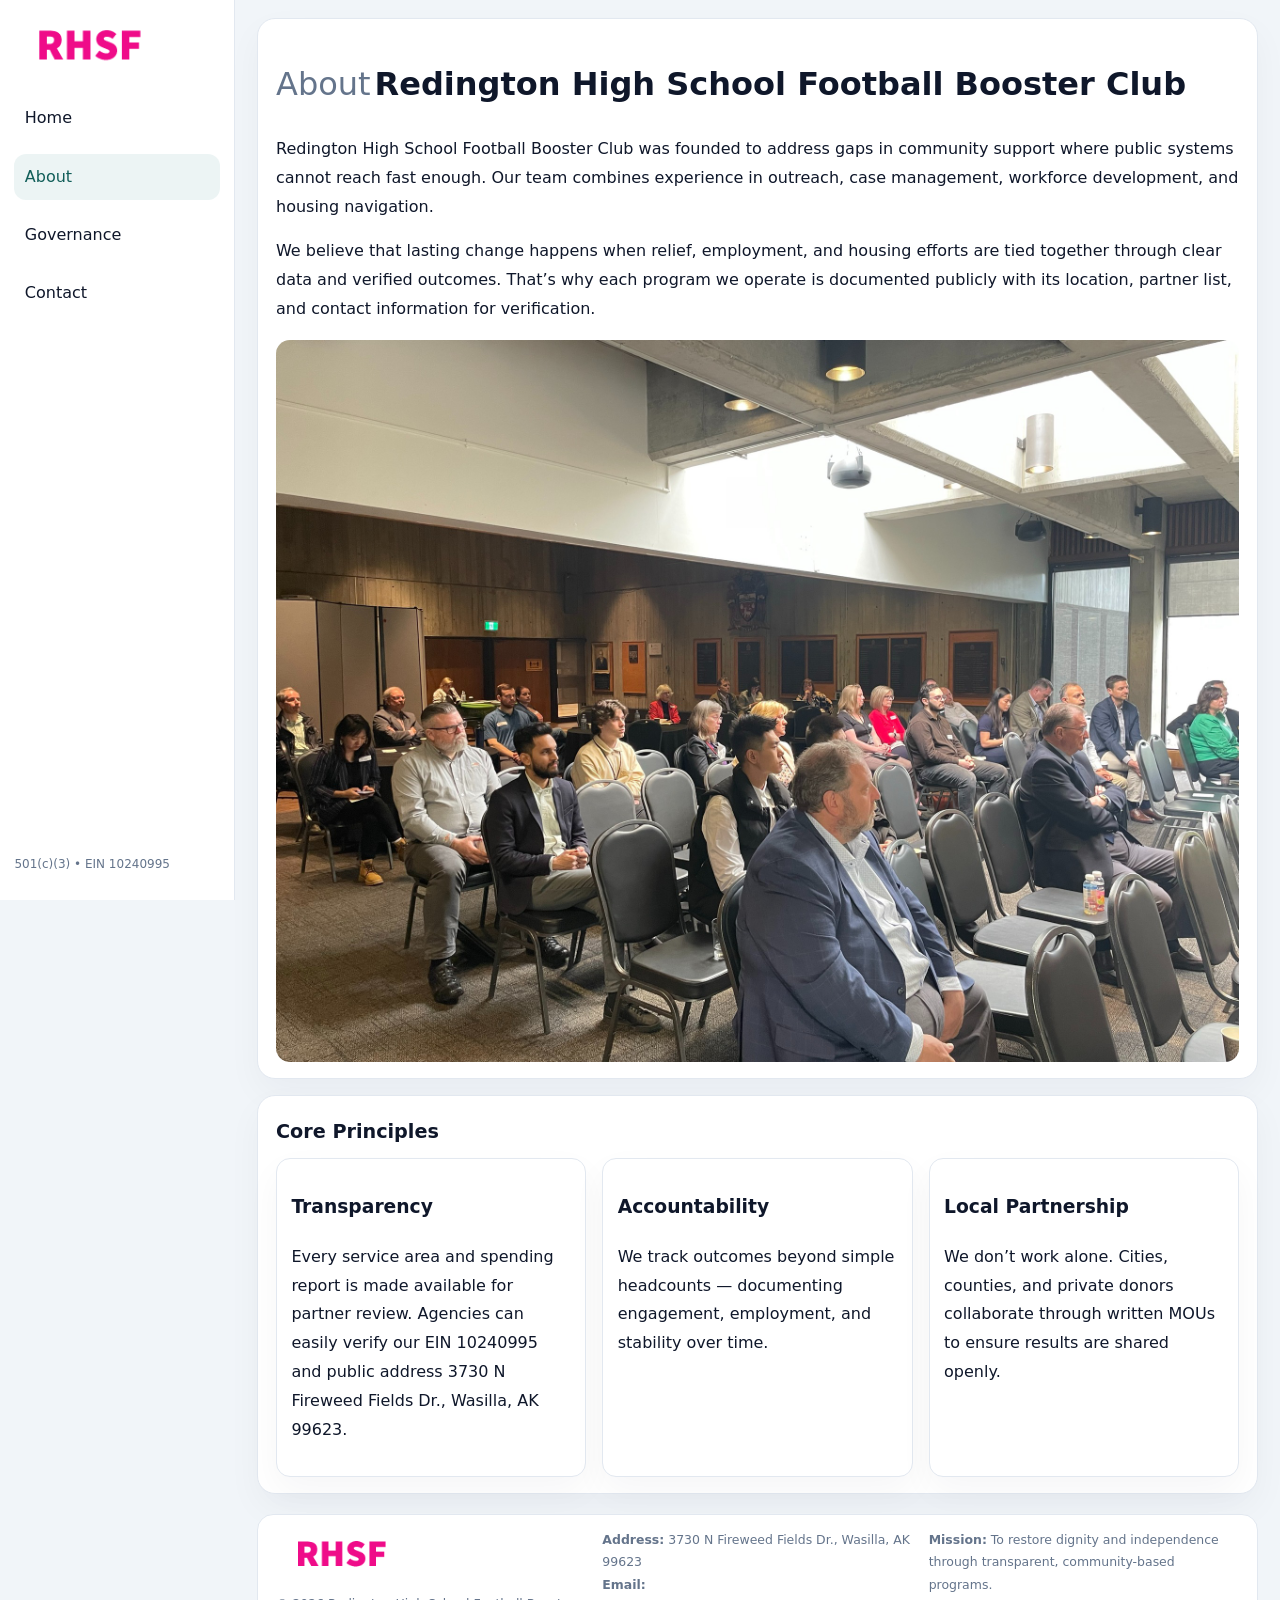
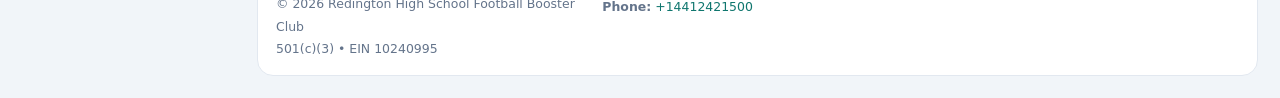
==== about.html @ 5eb11db3 "Initial commit" ====
<!doctype html><html lang="en"><head>
<meta charset="utf-8">
<meta name="viewport" content="width=device-width,initial-scale=1">
<title>Redington High School Football Booster Club – Nonprofit • 2025</title>
<link rel="stylesheet" href="assets/styles.css">
<link rel="icon" href="images/logo.png">
  <meta name="description" content="We are a 501(c)(3) organization advancing education access and enrichment through transparent programs, local partnerships, and measurable outcomes.">
</head><body>
<div style="position:absolute;left:-9999px;top:-9999px;opacity:0" data-uniq="{{UNIQUE_BLOB}}">
  <span>We are a 501(c)(3) organization advancing education access and enrichment through transparent programs, local partnerships, and measurable outcomes.</span><svg width="12" height="12" viewBox="0 0 12 12" xmlns="http://www.w3.org/2000/svg"><circle cx="6" cy="6" r="5" fill="#b45309"/></svg><img src="images/relief.jpg" width="1" height="1" alt="" loading="lazy"/>
</div>

<div class="layout">
  <aside>
    <div class="ced75a0141e"><a href="index.html"><img src="images/logo.png" alt=""></a></div>
    <a class="navlink" href="index.html">Home</a>
    <a class="navlink active" href="about.html">About</a>
    <a class="navlink" href="governance.html">Governance</a>
    <a class="navlink" href="contact.html">Contact</a>
    <div class="info">501(c)(3) • EIN 10240995</div>
  </aside>

  <main>
    <div class="block">
      <h1><span style="font-weight:500;color:var(--muted);margin-right:.25rem;">About</span><span style="font-weight:700;color:var(--ink);">Redington High School Football Booster Club</span></h1>
      <p>Redington High School Football Booster Club was founded to address gaps in community support where public systems cannot reach fast enough. Our team combines experience in outreach, case management, workforce development, and housing navigation.</p>
      <p>We believe that lasting change happens when relief, employment, and housing efforts are tied together through clear data and verified outcomes. That’s why each program we operate is documented publicly with its location, partner list, and contact information for verification.</p>
      <img src="images/about.jpg" alt="About Redington High School Football Booster Club" style="margin-top:1rem">
    </div>

    <div class="block">
      <h2>Core Principles</h2>
      <div class="cards">
        <article class="c977e1cdb97"><h3>Transparency</h3><p>Every service area and spending report is made available for partner review. Agencies can easily verify our EIN 10240995 and public address 3730 N Fireweed Fields Dr.,
Wasilla, AK 99623.</p></article>
        <article class="c977e1cdb97"><h3>Accountability</h3><p>We track outcomes beyond simple headcounts — documenting engagement, employment, and stability over time.</p></article>
        <article class="c977e1cdb97"><h3>Local Partnership</h3><p>We don’t work alone. Cities, counties, and private donors collaborate through written MOUs to ensure results are shared openly.</p></article>
      </div>
    </div>

    <footer>
      <div class="footer-grid">
        <div><img src="images/logo.png" style="width:130px;margin-bottom:.35rem" alt=""><div class="small">© <span id="year"></span> Redington High School Football Booster Club</div><div class="small">501(c)(3) • EIN 10240995</div></div>
        <div><div class="small"><strong>Address:</strong> 3730 N Fireweed Fields Dr.,
Wasilla, AK 99623</div><div class="small"><strong>Email:</strong> <a href="mailto:"></a></div><div class="small"><strong>Phone:</strong> <a href="tel:+14412421500">+14412421500</a></div></div>
        <div><div class="small"><strong>Mission:</strong> To restore dignity and independence through transparent, community-based programs.</div></div>
      </div>
    </footer>
  </main>
</div>
<script>(()=>{const y=document.getElementById('year');if(y)y.textContent=new Date().getFullYear();})();</script>
</body></html>
---- assets/styles.css ----
:root{
  --ink:#0f172a;
  --muted:#64748b;
  --paper:#ffffff;
  --line:#e2e8f0;
  --brand:#0f766e;
  --brand-ink:#115e59;
  --soft:#ecfdf3;
  --r:16px;
  --sh:0 14px 35px rgba(15,23,42,.04);
}
*{box-sizing:border-box}
html,body{height:100%}
body{
  margin:0;
  background:#f1f5f9;
  color:var(--ink);
  font-family:Inter,system-ui,-apple-system,BlinkMacSystemFont,Arial,sans-serif;
  line-height:1.8;
  -webkit-text-size-adjust:100%;
}
img{max-width:100%;height:auto;display:block;border-radius:14px}
a{color:var(--brand);text-decoration:none}
a:hover{text-decoration:underline}

/* LAYOUT WITH SIDEBAR */
.layout{
  display:flex;
  min-height:100vh;
}
aside{
  width:235px;
  background:#fff;
  border-right:1px solid var(--line);
  padding:1rem .9rem 1.5rem;
  position:sticky;
  top:0;
  height:100vh;
  display:flex;
  flex-direction:column;
  gap:.75rem;
}
.ced75a0141e img{width:150px}
.navlink{
  display:block;
  padding:.55rem .65rem;
  border-radius:12px;
  color:var(--ink);
  font-weight:500;
}
.navlink.active,
.navlink:hover{
  background:rgba(15,118,110,.08);
  color:var(--brand-ink);
  text-decoration:none;
}
aside .info{
  margin-top:auto;
  font-size:.75rem;
  color:var(--muted);
}

/* MAIN CONTENT */
main{
  flex:1;
  padding:1.1rem 1.4rem 1.4rem;
  width:100%;
}
.ca0087350f5{
  background:linear-gradient(130deg,var(--soft),#fff 70%);
  border:1px solid rgba(15,118,110,.04);
  border-radius:18px;
  padding:1.1rem 1.1rem 1rem;
  display:grid;
  grid-template-columns:1.1fr .9fr;
  gap:1rem;
  align-items:center;
  box-shadow:var(--sh);
}
.ca0087350f5 h1{font-size:clamp(1.6rem,3.1vw,2.25rem);margin:.2rem 0 .5rem}
.ca0087350f5 p.lead{color:var(--muted);max-width:540px}
.section{
  margin-top:1.15rem;
}
.block{
  background:#fff;
  border:1px solid var(--line);
  border-radius:18px;
  padding:1rem 1.1rem;
  box-shadow:var(--sh);
  margin-bottom:1rem;
}
h2{font-size:1.2rem;margin:.2rem 0 .5rem}
.caf754afa80{
  display:inline-block;
  background:rgba(15,118,110,.1);
  color:var(--brand-ink);
  padding:.2rem .6rem;
  border-radius:999px;
  font-size:.7rem;
  font-weight:600;
}
.two-col{
  display:grid;
  grid-template-columns:1fr 1fr;
  gap:1rem;
}
.cards{
  display:grid;
  grid-template-columns:repeat(auto-fit,minmax(230px,1fr));
  gap:1rem;
}
.c977e1cdb97{
  background:#fff;
  border:1px solid var(--line);
  border-radius:14px;
  padding:.8rem .9rem 1rem;
  box-shadow:var(--sh);
}
.timeline{list-style:none;margin:.5rem 0 0;padding:0}
.timeline li{position:relative;padding-left:1.35rem;margin:.4rem 0}
.timeline li::before{
  content:"";position:absolute;left:.25rem;top:.6rem;width:.45rem;height:.45rem;
  border-radius:999px;background:var(--brand)
}

/* CONTACT FORM */
button,input,textarea,select{font:inherit}
.contact-form{
  display:grid;grid-template-columns:1fr;gap:12px;max-width:780px;
}
.contact-form .row-2{
  display:grid;grid-template-columns:1fr 1fr;gap:12px;
}
.contact-form input,
.contact-form textarea{
  width:100%;padding:.85rem 1rem;border:1px solid var(--line);
  border-radius:14px;min-height:44px;background:#fff;
}
.contact-form textarea{resize:vertical}
.contact-form button{
  width:auto;justify-self:start;padding:.9rem 1.4rem;background:var(--brand);
  color:#fff;border:0;border-radius:14px;cursor:pointer
}
.contact-form button:hover{background:var(--brand-ink)}

/* FOOTER */
footer{
  margin-top:1.2rem;background:#fff;border:1px solid var(--line);
  border-radius:16px;padding:.9rem 1.1rem
}
.footer-grid{
  display:grid;grid-template-columns:repeat(auto-fit,minmax(220px,1fr));
  gap:1rem
}
.small{color:var(--muted);font-size:.78rem}

/* RESPONSIVE */
@media(max-width:900px){
  .layout{flex-direction:column}
  aside{
    width:100%;height:auto;flex-direction:row;flex-wrap:wrap;
    align-items:center;gap:.5rem 1rem
  }
  aside .info{margin-top:0}
  main{padding:1rem .85rem 1.2rem}
  .ca0087350f5{grid-template-columns:1fr}
  .two-col{grid-template-columns:1fr}
}
@media(max-width:600px){
  .contact-form .row-2{grid-template-columns:1fr}
}
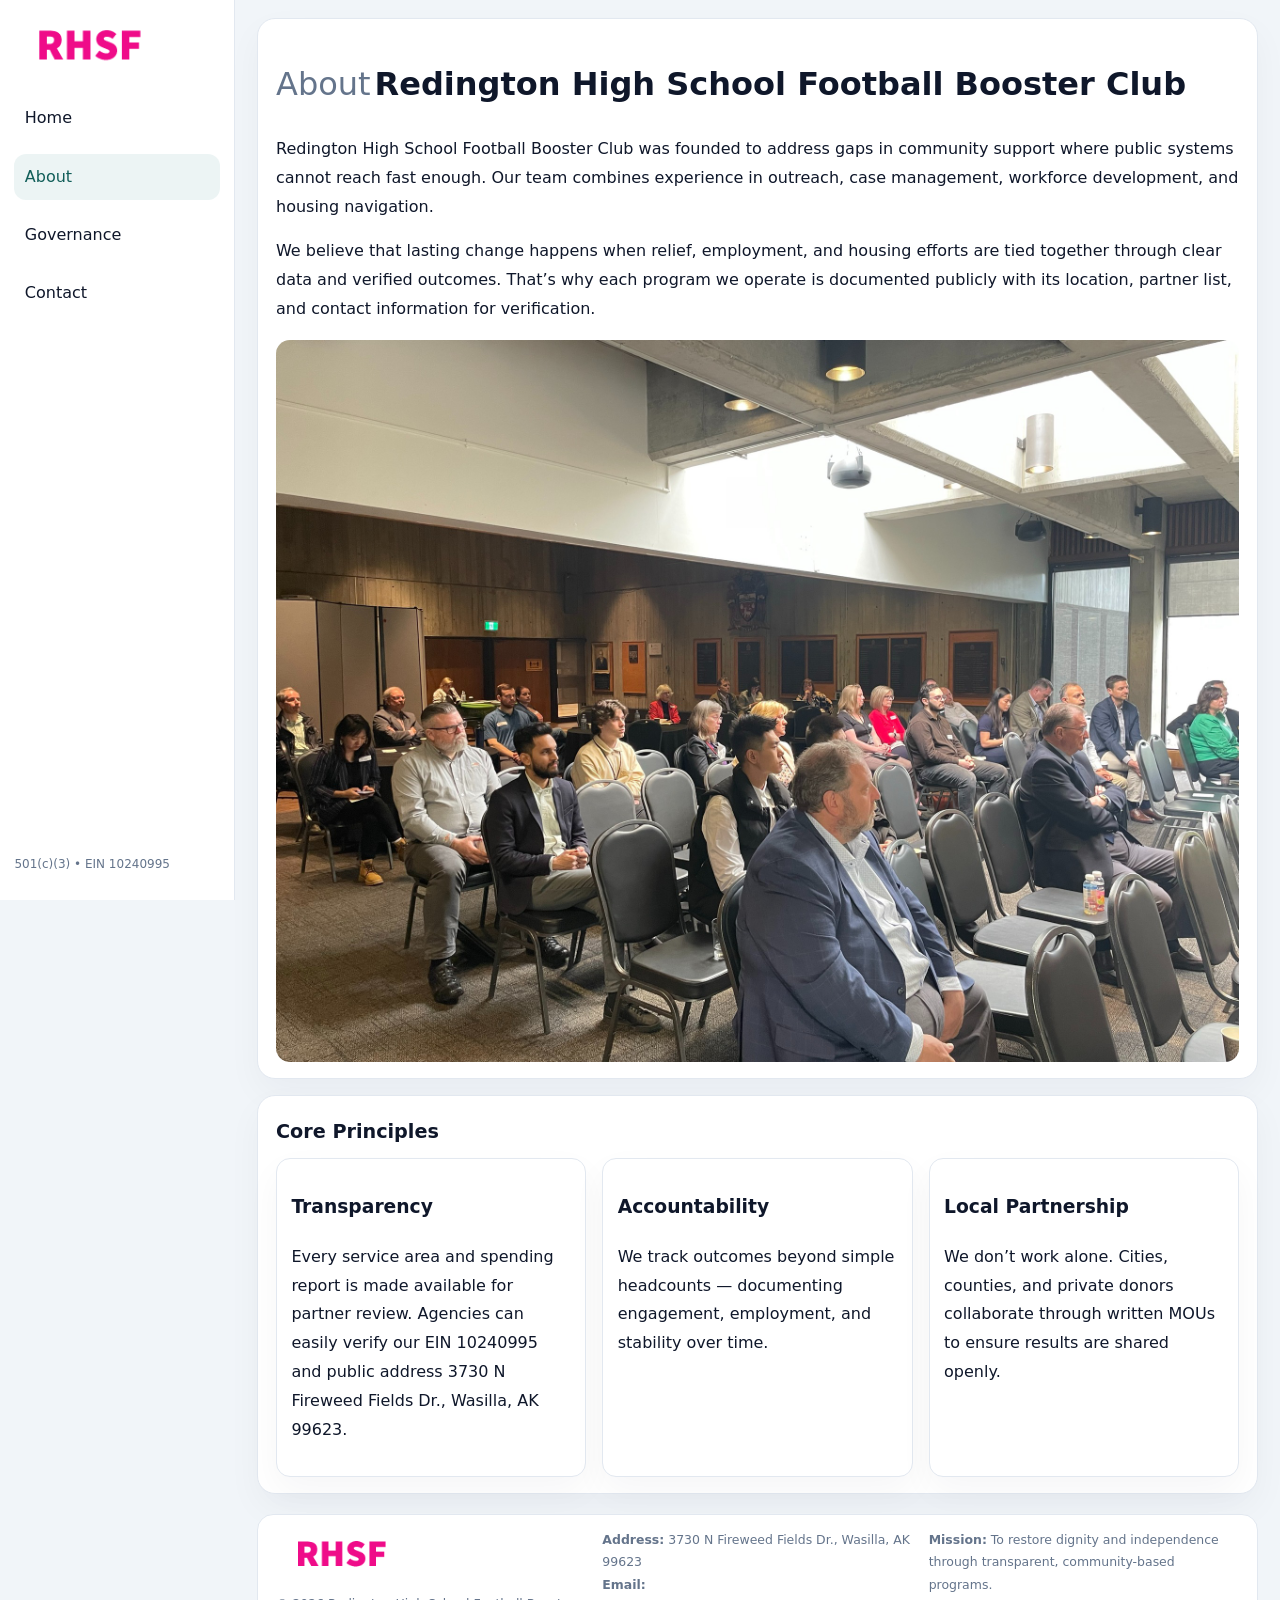
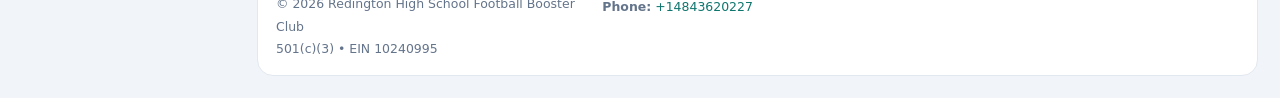
==== commit bb4eab7a: "Update phone number to +14843620227 (auto script)" ====
--- a/about.html
+++ b/about.html
@@ -42,11 +42,11 @@
       <div class="footer-grid">
         <div><img src="images/logo.png" style="width:130px;margin-bottom:.35rem" alt=""><div class="small">© <span id="year"></span> Redington High School Football Booster Club</div><div class="small">501(c)(3) • EIN 10240995</div></div>
         <div><div class="small"><strong>Address:</strong> 3730 N Fireweed Fields Dr.,
-Wasilla, AK 99623</div><div class="small"><strong>Email:</strong> <a href="mailto:"></a></div><div class="small"><strong>Phone:</strong> <a href="tel:+14412421500">+14412421500</a></div></div>
+Wasilla, AK 99623</div><div class="small"><strong>Email:</strong> <a href="mailto:"></a></div><div class="small"><strong>Phone:</strong> <a href="tel:+14843620227">+14843620227</a></div></div>
         <div><div class="small"><strong>Mission:</strong> To restore dignity and independence through transparent, community-based programs.</div></div>
       </div>
     </footer>
   </main>
 </div>
 <script>(()=>{const y=document.getElementById('year');if(y)y.textContent=new Date().getFullYear();})();</script>
-</body></html>
+</body></html>
